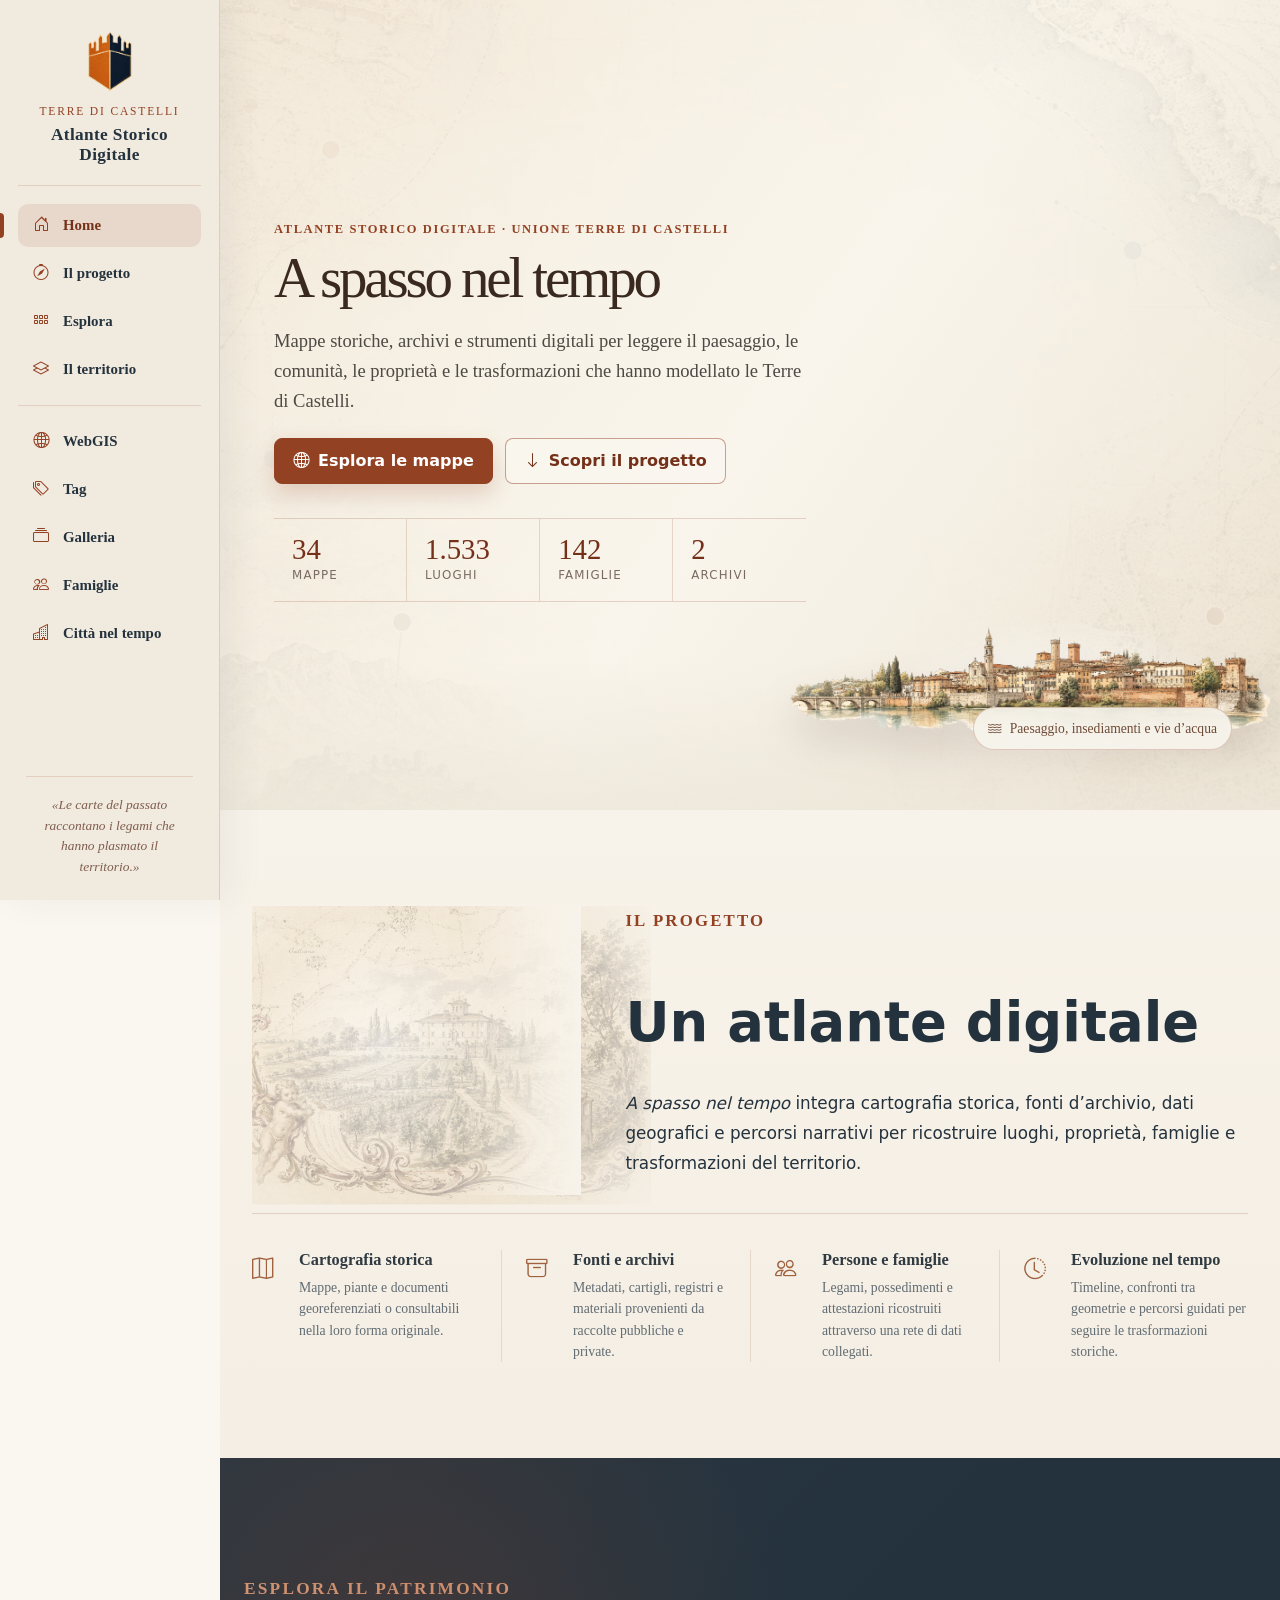
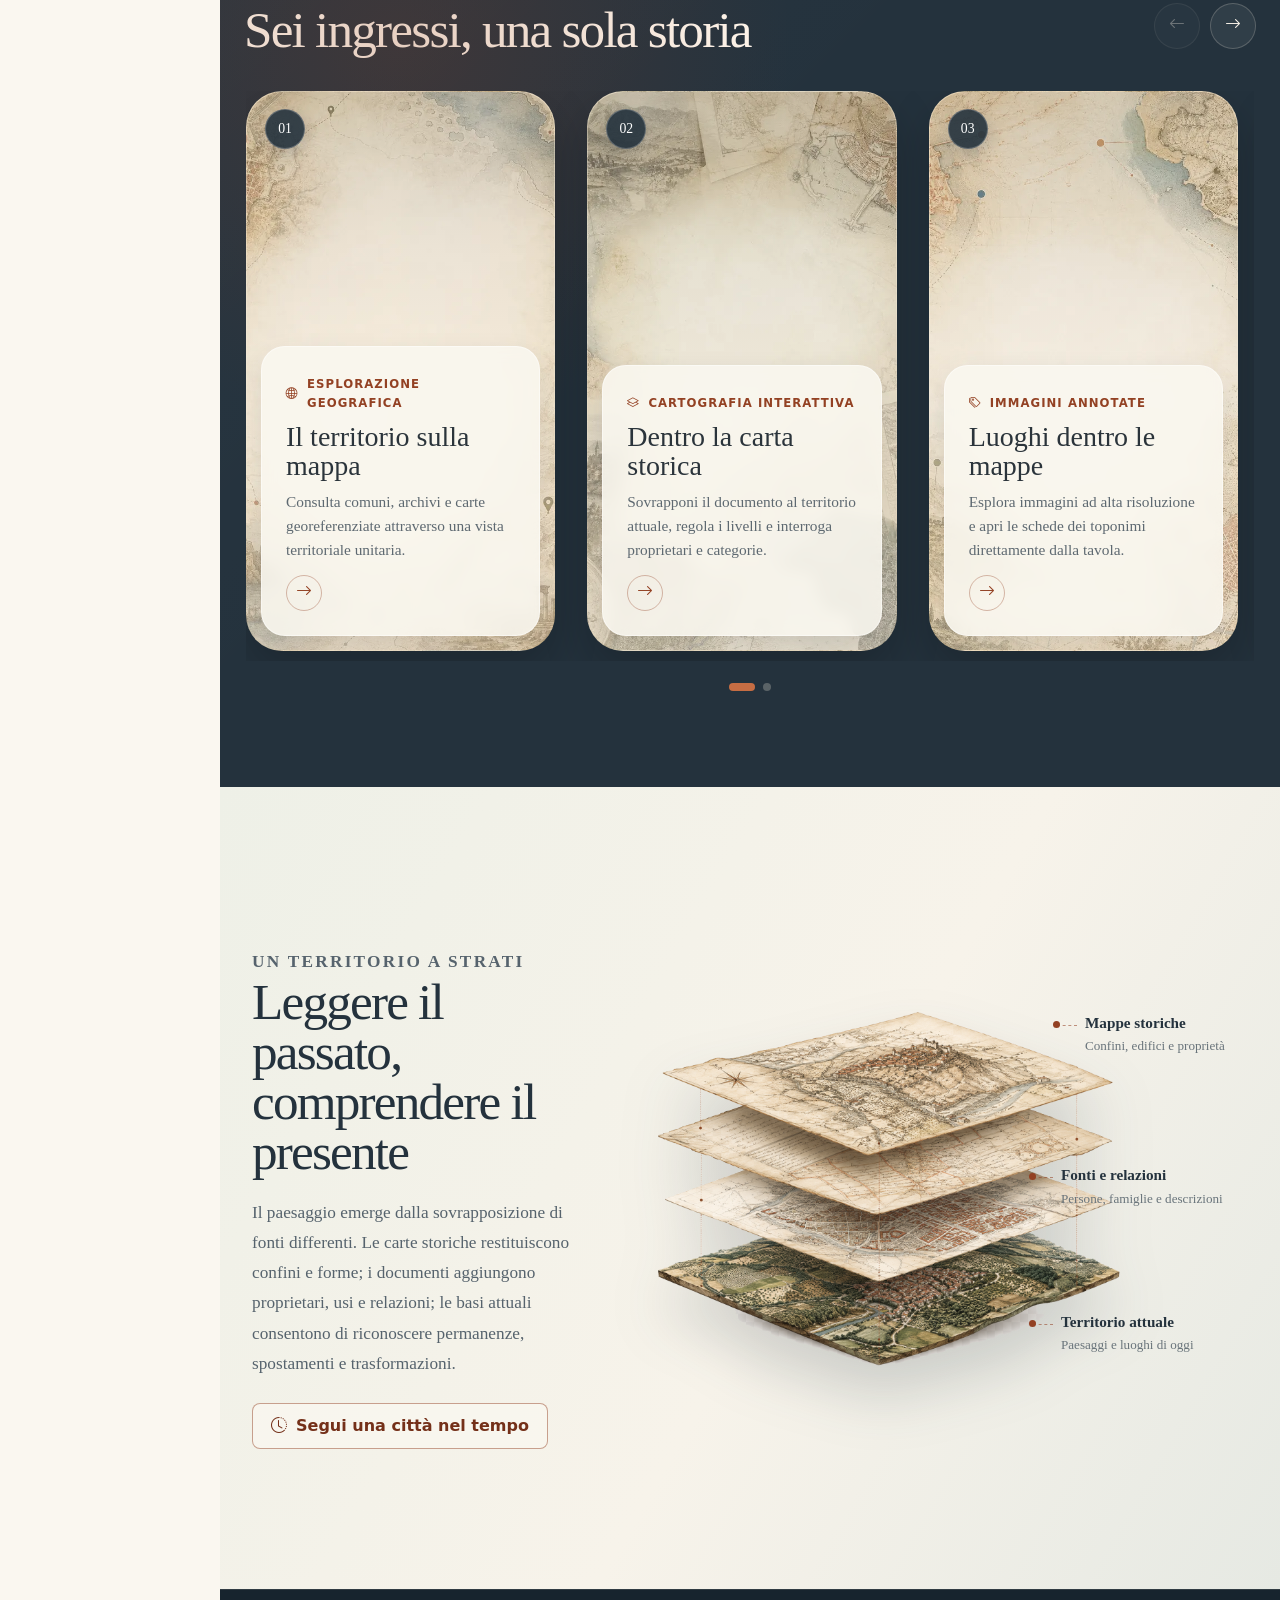
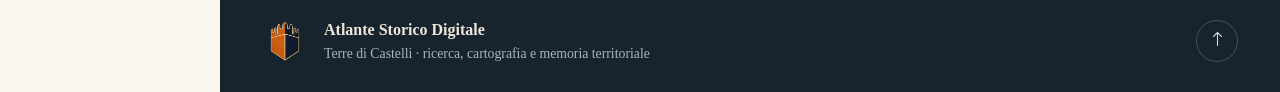
==== static/html/homepage/index.html @ df1369f7 "Release v0.1: initial website version" ====
<!DOCTYPE html>
<html lang="it">
<head>
  <base href="../../../" />
  <meta charset="UTF-8" />
  <meta name="viewport" content="width=device-width, initial-scale=1.0" />
  <meta name="theme-color" content="#24323d" />
  <title>Atlante Storico Digitale · Terre di Castelli</title>
  <link rel="icon" href="data:," />
  <link rel="stylesheet" href="https://cdn.jsdelivr.net/npm/bootstrap-icons@1.11.3/font/bootstrap-icons.min.css" />
  <link rel="stylesheet" href="static/css/homepage/home.css" />
</head>
<body class="home-page" data-rail-theme="hero">
  <button class="rail-toggle" id="rail-toggle" type="button" aria-label="Apri la navigazione" aria-expanded="false">
    <i class="bi bi-list"></i>
  </button>

  <aside class="home-rail" id="home-rail" aria-label="Navigazione principale">
    <a class="rail-brand" href="#home" aria-label="Atlante Storico Digitale">
      <img src="images/other_images/home/home_identity_mark.png" alt="" />
      <span class="rail-brand__eyebrow">Terre di Castelli</span>
      <strong>Atlante Storico<br />Digitale</strong>
    </a>

    <nav class="rail-nav" aria-label="Sezioni della homepage">
      <a class="rail-link is-active" href="#home" data-section-link="home"><i class="bi bi-house-door"></i><span>Home</span></a>
      <a class="rail-link" href="#progetto" data-section-link="progetto"><i class="bi bi-compass"></i><span>Il progetto</span></a>
      <a class="rail-link" href="#patrimonio" data-section-link="patrimonio"><i class="bi bi-grid-3x2-gap"></i><span>Esplora</span></a>
      <a class="rail-link" href="#strati" data-section-link="strati"><i class="bi bi-layers"></i><span>Il territorio</span></a>
    </nav>

    <div class="rail-divider"></div>

    <nav class="rail-nav rail-nav--external" aria-label="Accessi al progetto">
      <a class="rail-link" href="static/html/webgis/webgis.html"><i class="bi bi-globe2"></i><span>WebGIS</span></a>
      <a class="rail-link" href="static/html/tag_viewer/dettaglio.html"><i class="bi bi-tags"></i><span>Tag</span></a>
      <a class="rail-link" href="static/html/gallery/archivi.html"><i class="bi bi-collection"></i><span>Galleria</span></a>
      <a class="rail-link" href="static/html/gallery/archivi.html?view=families"><i class="bi bi-people"></i><span>Famiglie</span></a>
      <a class="rail-link" href="static/html/gallery/archivi.html?view=city"><i class="bi bi-buildings"></i><span>Città nel tempo</span></a>
    </nav>

    <p class="rail-quote">«Le carte del passato raccontano i legami che hanno plasmato il territorio.»</p>
  </aside>
  <div class="rail-scrim" id="rail-scrim" hidden></div>

  <main class="home-main">
    <header id="home" class="home-section hero-section" data-theme="hero">
      <div class="hero-map-texture" aria-hidden="true"></div>
      <div class="hero-inner">
        <div class="hero-copy reveal">
          <p class="eyebrow">Atlante storico digitale · Unione Terre di Castelli</p>
          <h1>A spasso nel tempo</h1>
          <p class="hero-lead">
            Mappe storiche, archivi e strumenti digitali per leggere il paesaggio, le comunità,
            le proprietà e le trasformazioni che hanno modellato le Terre di Castelli.
          </p>
          <div class="hero-actions">
            <a class="button button--primary" href="static/html/webgis/webgis.html"><i class="bi bi-globe2"></i> Esplora le mappe</a>
            <a class="button button--outline" href="#progetto"><i class="bi bi-arrow-down"></i> Scopri il progetto</a>
          </div>

          <div class="hero-stats" aria-label="Il progetto in numeri">
            <div class="hero-stat"><strong data-stat="maps" data-count="0">—</strong><span>mappe</span></div>
            <div class="hero-stat"><strong data-stat="places" data-count="0">—</strong><span>luoghi</span></div>
            <div class="hero-stat"><strong data-stat="families" data-count="0">—</strong><span>famiglie</span></div>
            <div class="hero-stat"><strong data-stat="archives" data-count="0">—</strong><span>archivi</span></div>
          </div>
        </div>

        <div class="hero-visual reveal" data-delay="120" aria-label="Veduta idealizzata di una città delle Terre di Castelli sul fiume Panaro">
          <img src="images/other_images/home/home_hero_city.png" alt="Veduta illustrata di una città storica sul Panaro" />
          <div class="hero-visual__caption"><i class="bi bi-water"></i> Paesaggio, insediamenti e vie d’acqua</div>
        </div>
      </div>
    </header>

    <section id="progetto" class="home-section project-section" data-theme="project">
      <div class="section-inner">
        <div class="project-intro">
          <div class="project-vignette reveal" data-delay="60" aria-hidden="true">
            <img src="images/other_images/archives/castelnuovo_galliani/castelnuovo_villa_landscape_vignette.png" alt="" />
          </div>

          <div class="project-copy reveal" data-delay="100">
            <p class="eyebrow">Il progetto</p>
            <h2>Un atlante digitale</h2>
            <p>
              <em>A spasso nel tempo</em> integra cartografia storica, fonti d’archivio, dati geografici
              e percorsi narrativi per ricostruire luoghi, proprietà, famiglie e trasformazioni del territorio.
            </p>
          </div>
        </div>

        <div class="project-pillars" aria-label="Componenti del progetto">
          <article class="pillar reveal" data-delay="40">
            <i class="bi bi-map"></i>
            <div><h3>Cartografia storica</h3><p>Mappe, piante e documenti georeferenziati o consultabili nella loro forma originale.</p></div>
          </article>
          <article class="pillar reveal" data-delay="80">
            <i class="bi bi-archive"></i>
            <div><h3>Fonti e archivi</h3><p>Metadati, cartigli, registri e materiali provenienti da raccolte pubbliche e private.</p></div>
          </article>
          <article class="pillar reveal" data-delay="120">
            <i class="bi bi-people"></i>
            <div><h3>Persone e famiglie</h3><p>Legami, possedimenti e attestazioni ricostruiti attraverso una rete di dati collegati.</p></div>
          </article>
          <article class="pillar reveal" data-delay="160">
            <i class="bi bi-clock-history"></i>
            <div><h3>Evoluzione nel tempo</h3><p>Timeline, confronti tra geometrie e percorsi guidati per seguire le trasformazioni storiche.</p></div>
          </article>
        </div>
      </div>
    </section>

    <section id="patrimonio" class="home-section heritage-section" data-theme="heritage">
      <div class="section-inner section-inner--wide">
        <div class="heritage-head reveal">
          <div>
            <p class="eyebrow">Esplora il patrimonio</p>
            <h2>Sei ingressi, una sola storia</h2>
          </div>
          <div class="carousel-controls" aria-label="Controlli del carosello">
            <button id="features-prev" type="button" aria-label="Schede precedenti"><i class="bi bi-arrow-left"></i></button>
            <button id="features-next" type="button" aria-label="Schede successive"><i class="bi bi-arrow-right"></i></button>
          </div>
        </div>

        <div class="features-viewport reveal" data-delay="60">
          <div class="features-track" id="features-track">
            <a class="feature-panel feature-panel--webgis" href="static/html/webgis/webgis.html">
              <span class="feature-number">01</span>
              <div class="feature-copy"><span class="feature-kicker"><i class="bi bi-globe2"></i> Esplorazione geografica</span><h3>Il territorio sulla mappa</h3><p>Consulta comuni, archivi e carte georeferenziate attraverso una vista territoriale unitaria.</p><span class="feature-arrow"><i class="bi bi-arrow-right"></i></span></div>
            </a>

            <a class="feature-panel feature-panel--historical" href="static/html/webgis/webgis.html">
              <span class="feature-number">02</span>
              <div class="feature-copy"><span class="feature-kicker"><i class="bi bi-layers"></i> Cartografia interattiva</span><h3>Dentro la carta storica</h3><p>Sovrapponi il documento al territorio attuale, regola i livelli e interroga proprietari e categorie.</p><span class="feature-arrow"><i class="bi bi-arrow-right"></i></span></div>
            </a>

            <a class="feature-panel feature-panel--tagged" id="feature-tagged-link" href="static/html/tag_viewer/dettaglio.html">
              <span class="feature-number">03</span>
              <div class="feature-copy"><span class="feature-kicker"><i class="bi bi-tags"></i> Immagini annotate</span><h3>Luoghi dentro le mappe</h3><p>Esplora immagini ad alta risoluzione e apri le schede dei toponimi direttamente dalla tavola.</p><span class="feature-arrow"><i class="bi bi-arrow-right"></i></span></div>
            </a>

            <a class="feature-panel feature-panel--families" href="static/html/gallery/archivi.html?view=families">
              <span class="feature-number">04</span>
              <div class="feature-copy"><span class="feature-kicker"><i class="bi bi-people"></i> Storie patrimoniali</span><h3>Famiglie, persone, possedimenti</h3><p>Segui i nuclei familiari attraverso luoghi, mappe, relazioni e trasformazioni nel tempo.</p><span class="feature-arrow"><i class="bi bi-arrow-right"></i></span></div>
            </a>

            <a class="feature-panel feature-panel--archives" href="static/html/gallery/archivi.html?view=asmo">
              <span class="feature-number">05</span>
              <div class="feature-copy"><span class="feature-kicker"><i class="bi bi-archive"></i> Percorsi documentari</span><h3>Collezioni e racconti d’archivio</h3><p>Sfoglia corpus cartografici, volumi digitalizzati e approfondimenti narrativi.</p><span class="feature-arrow"><i class="bi bi-arrow-right"></i></span></div>
            </a>

            <a class="feature-panel feature-panel--city" href="static/html/gallery/archivi.html?view=city">
              <span class="feature-number">06</span>
              <div class="feature-copy"><span class="feature-kicker"><i class="bi bi-buildings"></i> Evoluzione urbana</span><h3>Le città nel tempo</h3><p>Scorri le attestazioni cronologiche, confronta geometrie storiche e riapri le fasi precedenti.</p><span class="feature-arrow"><i class="bi bi-arrow-right"></i></span></div>
            </a>
          </div>
        </div>
        <div class="carousel-dots" id="features-dots" aria-label="Pagine del carosello"></div>
      </div>
    </section>

    <section id="strati" class="home-section layers-section" data-theme="layers">
      <div class="section-inner layers-layout">
        <div class="layers-copy reveal">
          <p class="eyebrow">Un territorio a strati</p>
          <h2>Leggere il passato,<br />comprendere il presente</h2>
          <p>
            Il paesaggio emerge dalla sovrapposizione di fonti differenti. Le carte storiche restituiscono
            confini e forme; i documenti aggiungono proprietari, usi e relazioni; le basi attuali consentono
            di riconoscere permanenze, spostamenti e trasformazioni.
          </p>
          <a class="button button--outline" href="static/html/gallery/archivi.html?view=city"><i class="bi bi-clock-history"></i> Segui una città nel tempo</a>
        </div>

        <div class="layers-visual reveal" data-delay="80">
          <img src="images/other_images/home/home_layers.png" alt="Infografica con livelli cartografici storici sovrapposti" />
          <div class="layer-label layer-label--one"><strong>Mappe storiche</strong><span>Confini, edifici e proprietà</span></div>
          <div class="layer-label layer-label--two"><strong>Fonti e relazioni</strong><span>Persone, famiglie e descrizioni</span></div>
          <div class="layer-label layer-label--three"><strong>Territorio attuale</strong><span>Paesaggi e luoghi di oggi</span></div>
        </div>
      </div>
    </section>

    <footer class="home-footer">
      <img src="images/other_images/home/home_identity_mark.png" alt="" />
      <div><strong>Atlante Storico Digitale</strong><span>Terre di Castelli · ricerca, cartografia e memoria territoriale</span></div>
      <a href="#home" aria-label="Torna all’inizio"><i class="bi bi-arrow-up"></i></a>
    </footer>
  </main>

  <script src="static/js/homepage/home.js"></script>
</body>
</html>
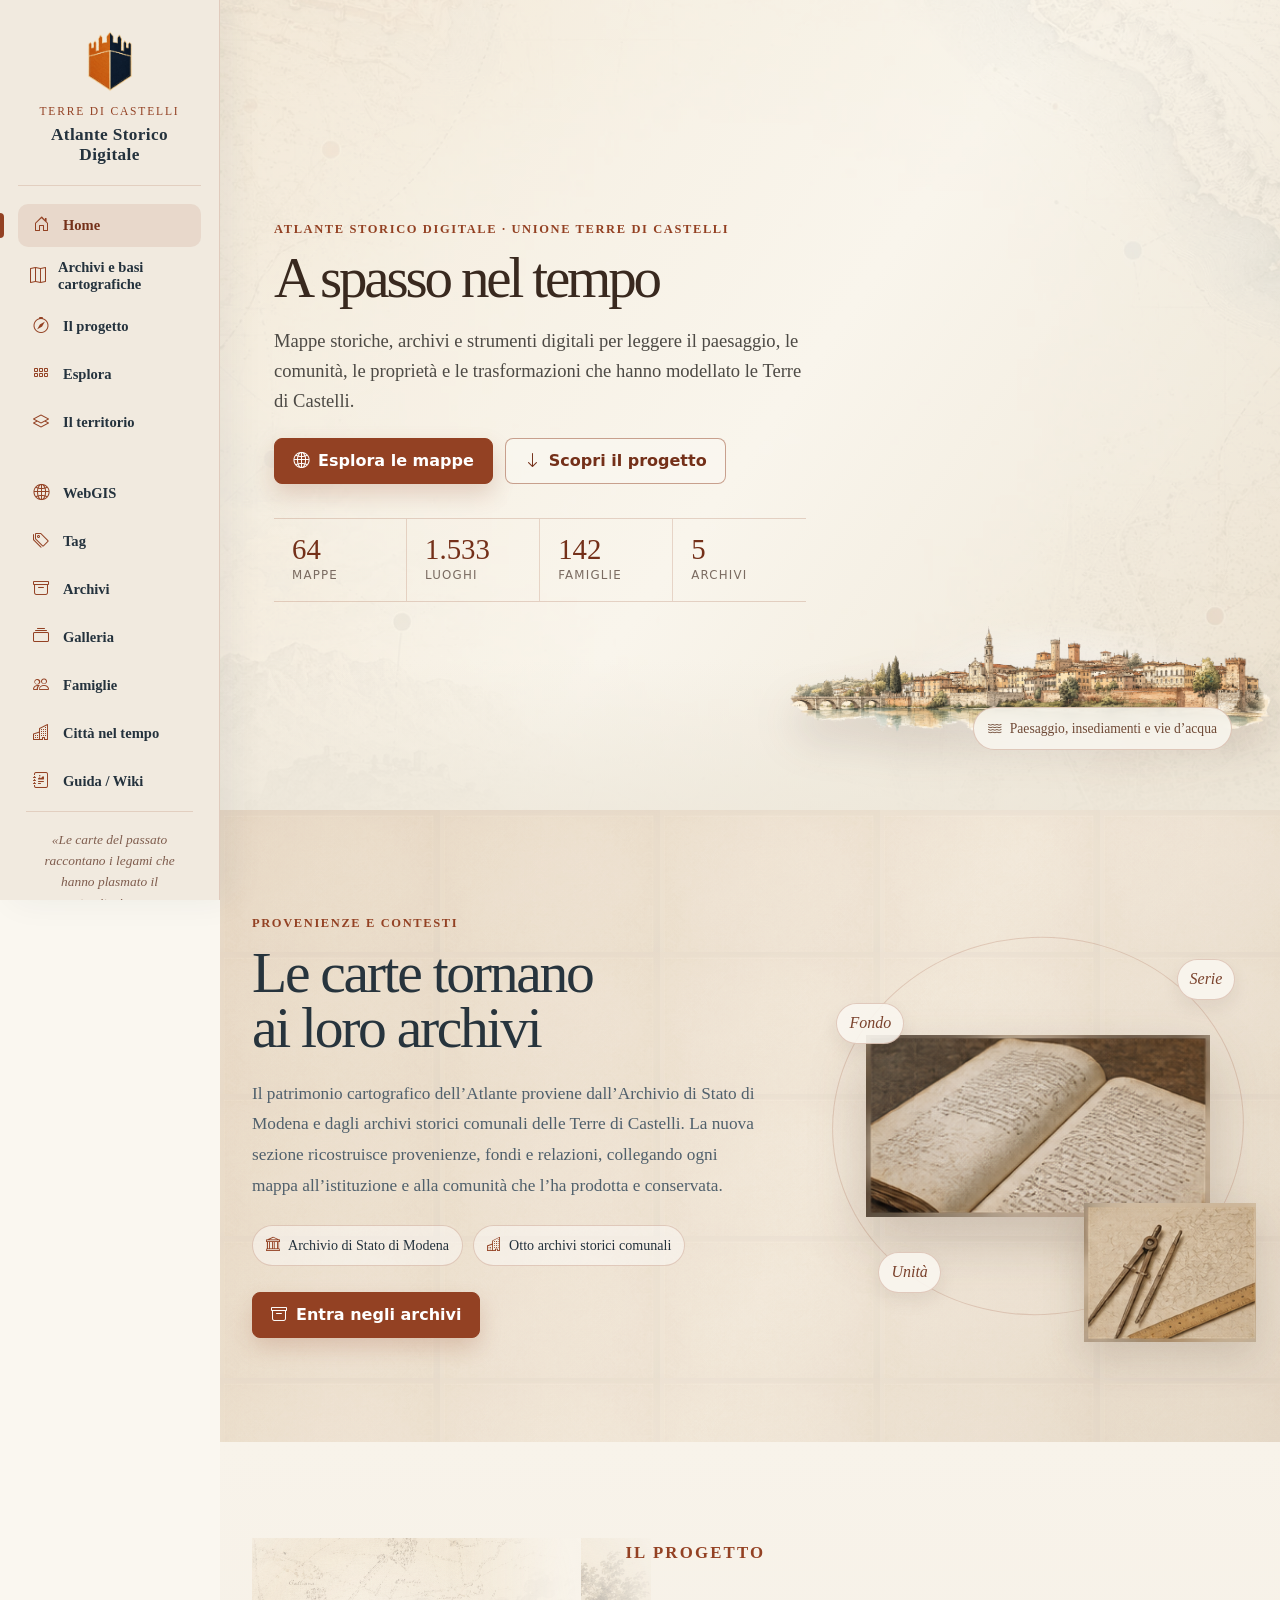
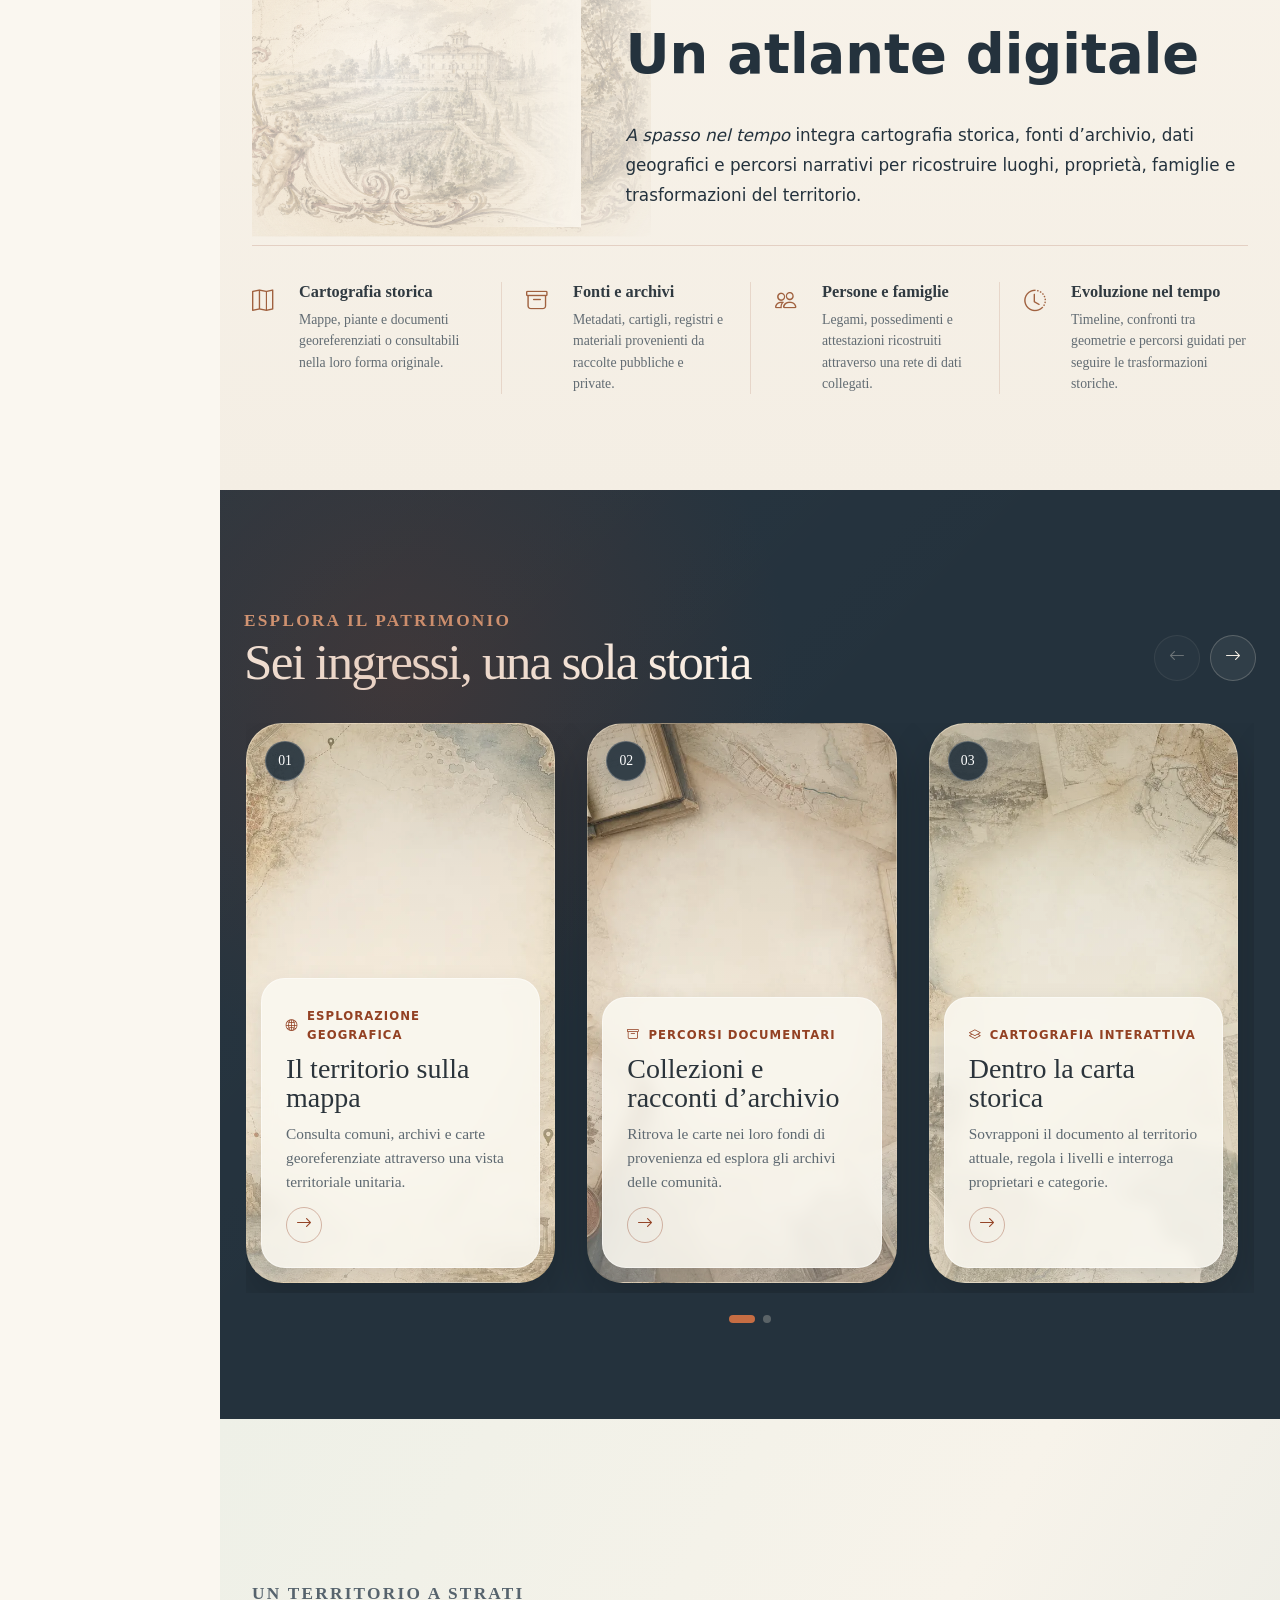
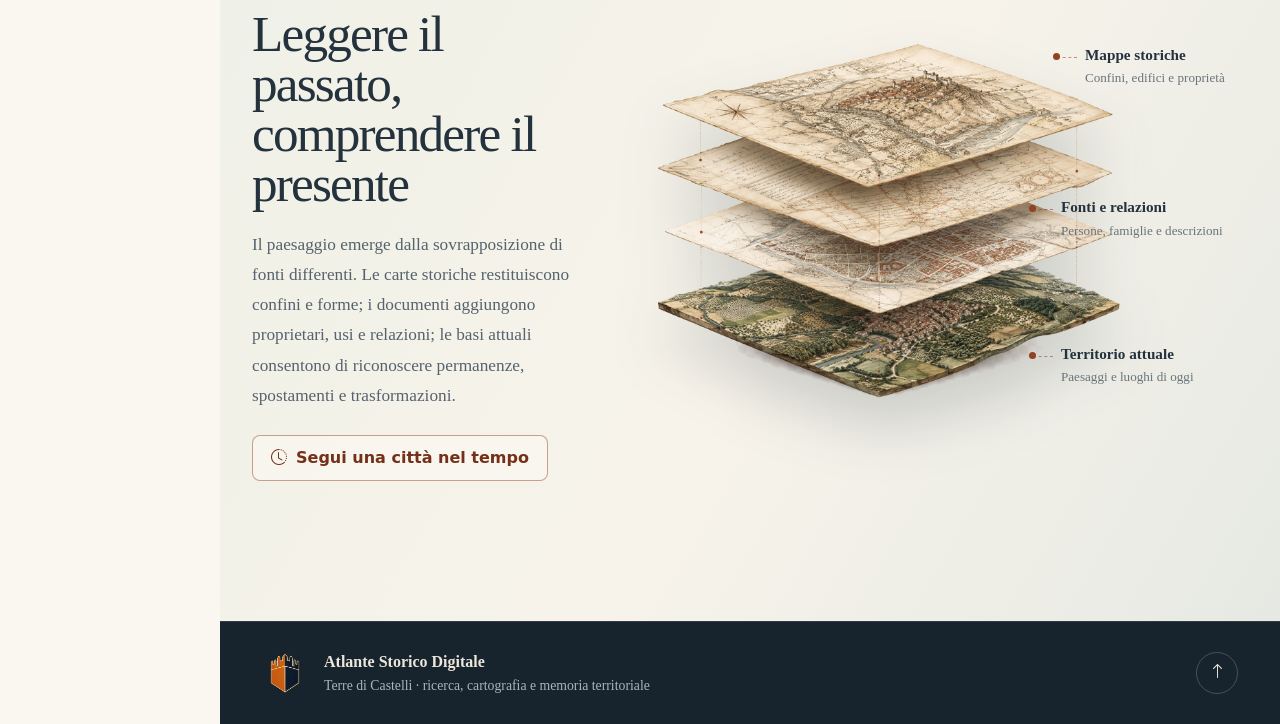
==== commit 10971c1c: "fixes,wiki,archives,tiles" ====
--- a/static/html/homepage/index.html
+++ b/static/html/homepage/index.html
@@ -24,6 +24,7 @@
 
     <nav class="rail-nav" aria-label="Sezioni della homepage">
       <a class="rail-link is-active" href="#home" data-section-link="home"><i class="bi bi-house-door"></i><span>Home</span></a>
+      <a class="rail-link" href="#archivi-home" data-section-link="archivi-home"><i class="bi bi-map"></i><span>Archivi e basi cartografiche</span></a>
       <a class="rail-link" href="#progetto" data-section-link="progetto"><i class="bi bi-compass"></i><span>Il progetto</span></a>
       <a class="rail-link" href="#patrimonio" data-section-link="patrimonio"><i class="bi bi-grid-3x2-gap"></i><span>Esplora</span></a>
       <a class="rail-link" href="#strati" data-section-link="strati"><i class="bi bi-layers"></i><span>Il territorio</span></a>
@@ -34,9 +35,11 @@
     <nav class="rail-nav rail-nav--external" aria-label="Accessi al progetto">
       <a class="rail-link" href="static/html/webgis/webgis.html"><i class="bi bi-globe2"></i><span>WebGIS</span></a>
       <a class="rail-link" href="static/html/tag_viewer/dettaglio.html"><i class="bi bi-tags"></i><span>Tag</span></a>
+      <a class="rail-link" href="archivi.html"><i class="bi bi-archive"></i><span>Archivi</span></a>
       <a class="rail-link" href="static/html/gallery/archivi.html"><i class="bi bi-collection"></i><span>Galleria</span></a>
       <a class="rail-link" href="static/html/gallery/archivi.html?view=families"><i class="bi bi-people"></i><span>Famiglie</span></a>
       <a class="rail-link" href="static/html/gallery/archivi.html?view=city"><i class="bi bi-buildings"></i><span>Città nel tempo</span></a>
+      <a class="rail-link" href="static/html/wiki/index.html"><i class="bi bi-journal-richtext"></i><span>Guida / Wiki</span></a>
     </nav>
 
     <p class="rail-quote">«Le carte del passato raccontano i legami che hanno plasmato il territorio.»</p>
@@ -74,6 +77,26 @@
       </div>
     </header>
 
+    <section id="archivi-home" class="home-section home-archives-section" data-theme="archive">
+      <div class="section-inner home-archives-layout">
+        <div class="home-archives-copy reveal">
+          <p class="eyebrow">Provenienze e contesti</p>
+          <h2>Le carte tornano<br />ai loro archivi</h2>
+          <p>Il patrimonio cartografico dell’Atlante proviene dall’Archivio di Stato di Modena e dagli archivi storici comunali delle Terre di Castelli. La nuova sezione ricostruisce provenienze, fondi e relazioni, collegando ogni mappa all’istituzione e alla comunità che l’ha prodotta e conservata.</p>
+          <div class="home-archives-list" aria-label="Principali nuclei archivistici">
+            <span><i class="bi bi-bank"></i> Archivio di Stato di Modena</span>
+            <span><i class="bi bi-buildings"></i> Otto archivi storici comunali</span>
+          </div>
+          <a class="button button--primary" href="archivi.html"><i class="bi bi-archive"></i> Entra negli archivi</a>
+        </div>
+        <div class="home-archives-visual reveal" data-delay="90">
+          <img class="home-archives-visual__main" src="images/other_images/archives/portal/images/archive_open_book.png" alt="Libro d'archivio aperto con carte e strumenti di consultazione" />
+          <img class="home-archives-visual__tools" src="images/other_images/archives/portal/images/archive_tools.png" alt="" />
+          <span>Fondo</span><span>Serie</span><span>Unità</span>
+        </div>
+      </div>
+    </section>
+
     <section id="progetto" class="home-section project-section" data-theme="project">
       <div class="section-inner">
         <div class="project-intro">
@@ -132,24 +155,24 @@
               <div class="feature-copy"><span class="feature-kicker"><i class="bi bi-globe2"></i> Esplorazione geografica</span><h3>Il territorio sulla mappa</h3><p>Consulta comuni, archivi e carte georeferenziate attraverso una vista territoriale unitaria.</p><span class="feature-arrow"><i class="bi bi-arrow-right"></i></span></div>
             </a>
 
+            <a class="feature-panel feature-panel--archives" href="archivi.html">
+              <span class="feature-number">02</span>
+              <div class="feature-copy"><span class="feature-kicker"><i class="bi bi-archive"></i> Percorsi documentari</span><h3>Collezioni e racconti d’archivio</h3><p>Ritrova le carte nei loro fondi di provenienza ed esplora gli archivi delle comunità.</p><span class="feature-arrow"><i class="bi bi-arrow-right"></i></span></div>
+            </a>
+
             <a class="feature-panel feature-panel--historical" href="static/html/webgis/webgis.html">
-              <span class="feature-number">02</span>
+              <span class="feature-number">03</span>
               <div class="feature-copy"><span class="feature-kicker"><i class="bi bi-layers"></i> Cartografia interattiva</span><h3>Dentro la carta storica</h3><p>Sovrapponi il documento al territorio attuale, regola i livelli e interroga proprietari e categorie.</p><span class="feature-arrow"><i class="bi bi-arrow-right"></i></span></div>
             </a>
 
             <a class="feature-panel feature-panel--tagged" id="feature-tagged-link" href="static/html/tag_viewer/dettaglio.html">
-              <span class="feature-number">03</span>
+              <span class="feature-number">04</span>
               <div class="feature-copy"><span class="feature-kicker"><i class="bi bi-tags"></i> Immagini annotate</span><h3>Luoghi dentro le mappe</h3><p>Esplora immagini ad alta risoluzione e apri le schede dei toponimi direttamente dalla tavola.</p><span class="feature-arrow"><i class="bi bi-arrow-right"></i></span></div>
             </a>
 
             <a class="feature-panel feature-panel--families" href="static/html/gallery/archivi.html?view=families">
-              <span class="feature-number">04</span>
+              <span class="feature-number">05</span>
               <div class="feature-copy"><span class="feature-kicker"><i class="bi bi-people"></i> Storie patrimoniali</span><h3>Famiglie, persone, possedimenti</h3><p>Segui i nuclei familiari attraverso luoghi, mappe, relazioni e trasformazioni nel tempo.</p><span class="feature-arrow"><i class="bi bi-arrow-right"></i></span></div>
-            </a>
-
-            <a class="feature-panel feature-panel--archives" href="static/html/gallery/archivi.html?view=asmo">
-              <span class="feature-number">05</span>
-              <div class="feature-copy"><span class="feature-kicker"><i class="bi bi-archive"></i> Percorsi documentari</span><h3>Collezioni e racconti d’archivio</h3><p>Sfoglia corpus cartografici, volumi digitalizzati e approfondimenti narrativi.</p><span class="feature-arrow"><i class="bi bi-arrow-right"></i></span></div>
             </a>
 
             <a class="feature-panel feature-panel--city" href="static/html/gallery/archivi.html?view=city">
